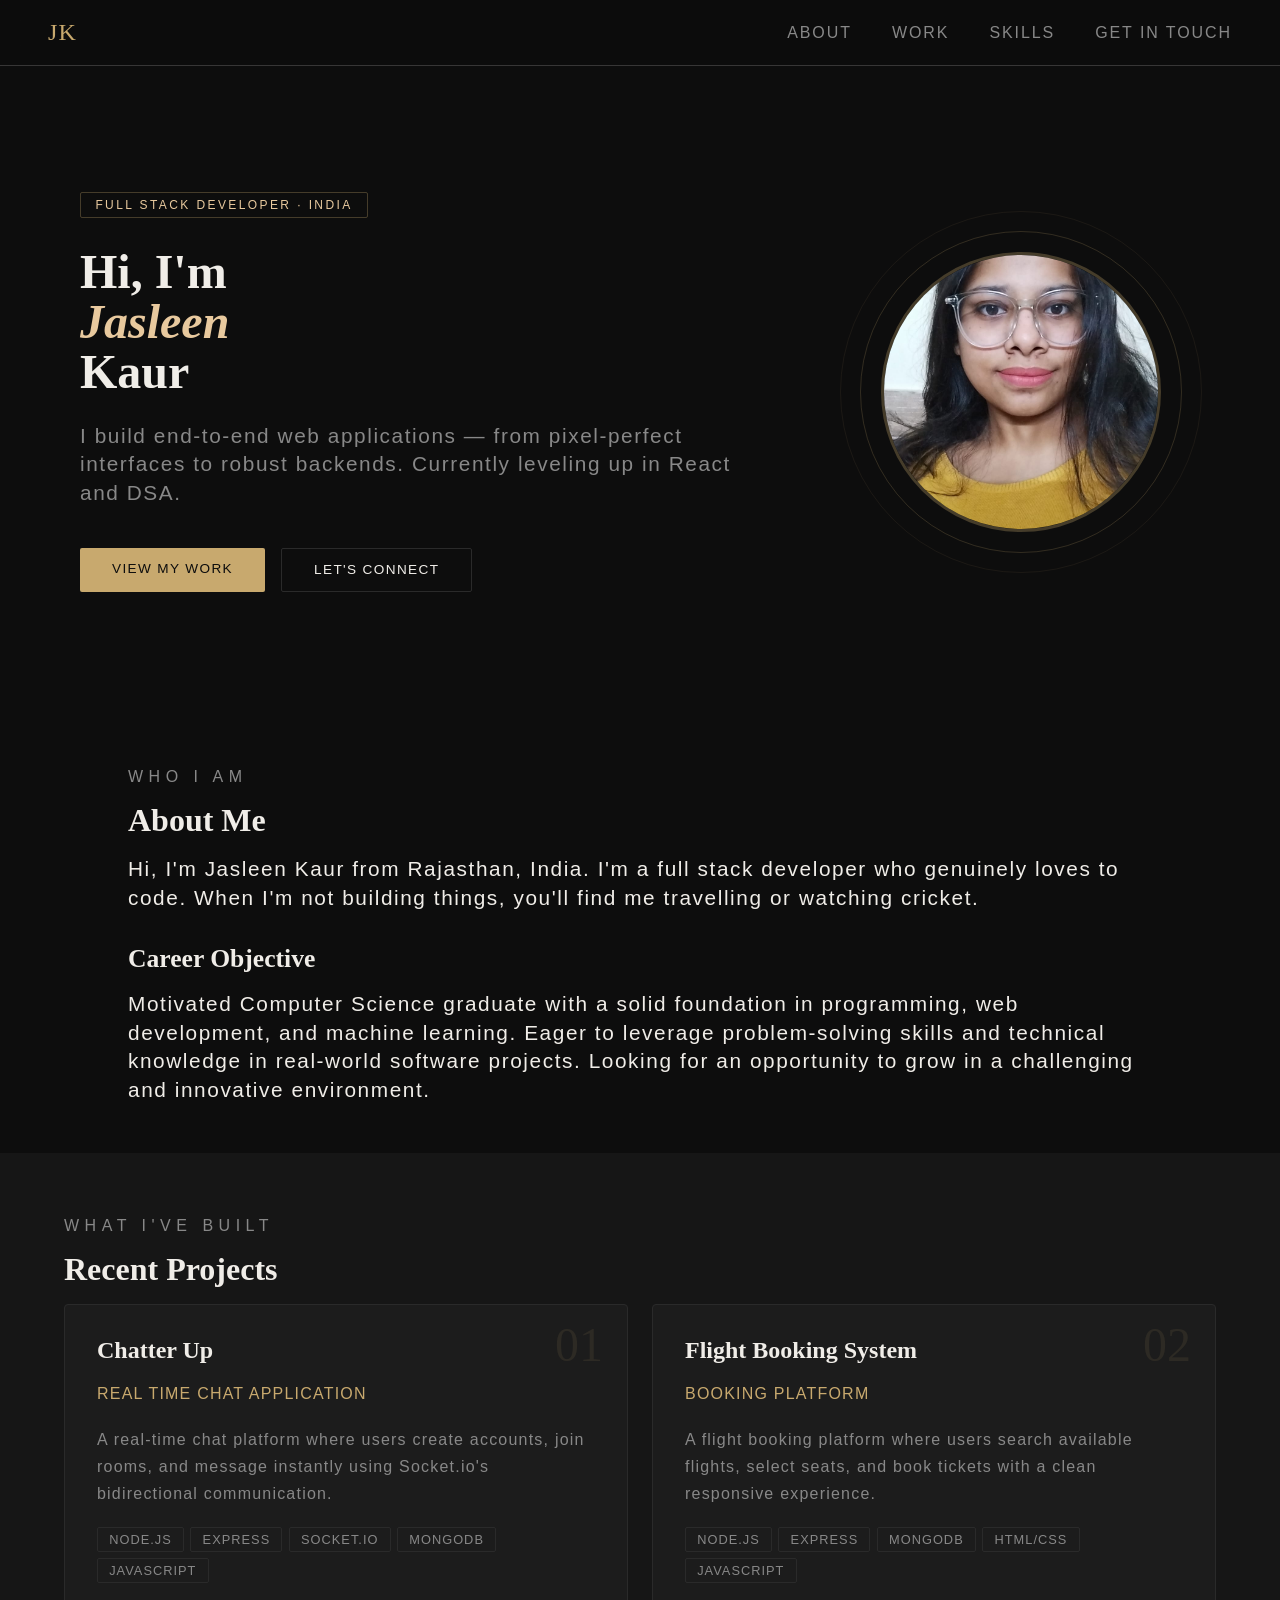
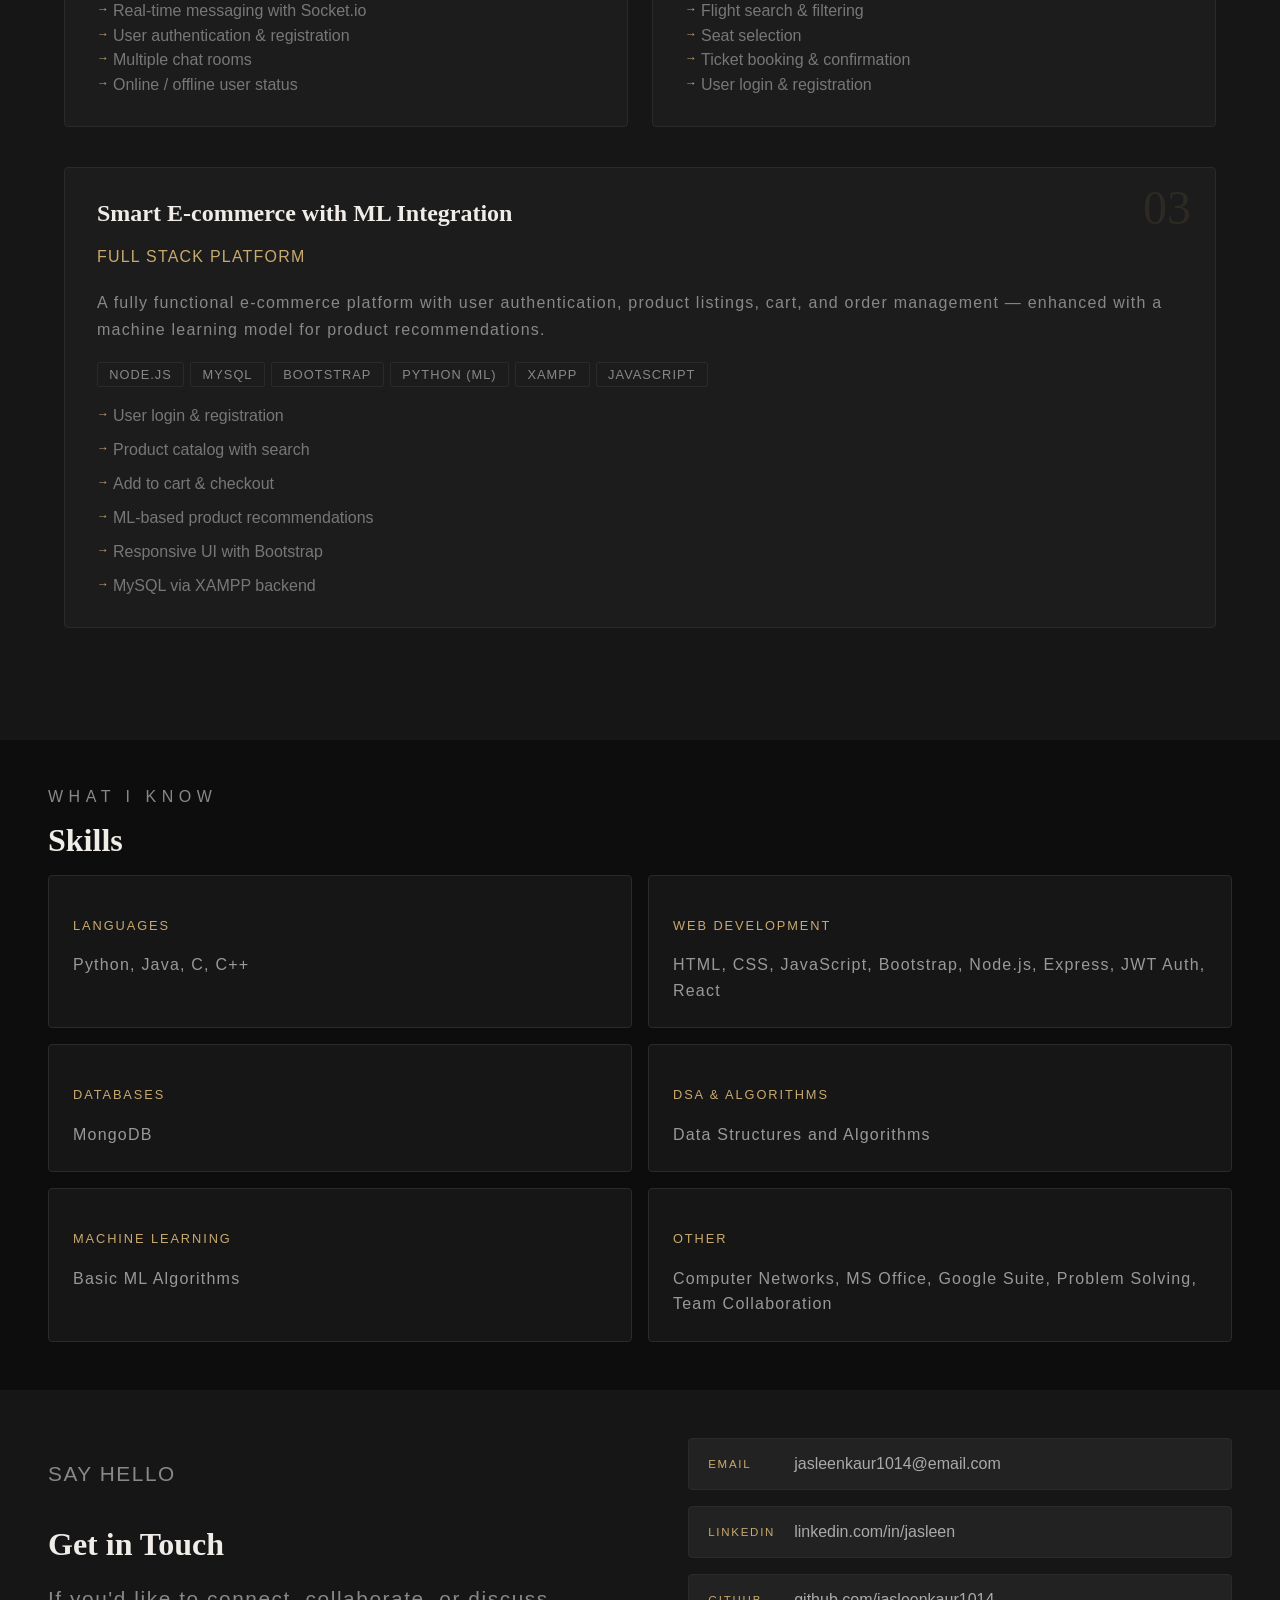
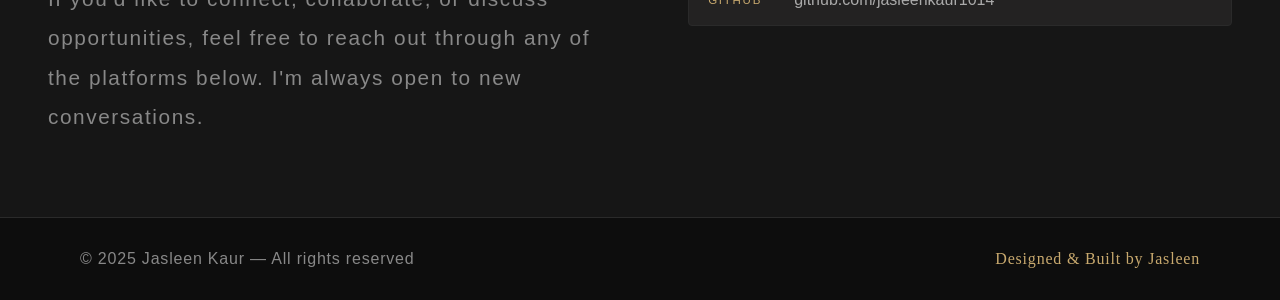
==== index.html @ 7b9bef13 "Rename HtmlCss1.html to index.html" ====
<!doctype html>
<html lang="en">
  <head>
    <meta charset="UTF-8" />
    <meta name="viewport" content="width=device-width, initial-scale=1.0" />
    <title>Personal Portfolio</title>
    <link rel="stylesheet" href="styles.css" />
  </head>
  <body>
    <nav>
      <div class="nav-logo">JK</div>
      <ul class="nav-links">
        <li><a href="#sec-2">About</a></li>
        <li><a href="#work">Work</a></li>
        <li><a href="#skills">Skills</a></li>
        <li><a href="#getInTouch" class="nav-cta">Get in Touch</a></li>
      </ul>
    </nav>

    <!-- HERO -->
    <section id="head">
      <div class="hero-text fade-in">
        <span class="hero-tag">Full Stack Developer · India</span>
        <h1>Hi, I'm<br /><em>Jasleen</em><br />Kaur</h1>
        <p>
          I build end-to-end web applications — from pixel-perfect interfaces to
          robust backends. Currently leveling up in React and DSA.
        </p>
        <div class="hero-btns">
          <a href="#work" class="btn-primary">View My Work</a>
          <a href="#getInTouch" class="btn-secondary">Let's Connect</a>
        </div>
      </div>
      <div class="hero-image fade-in">
        <img src="profile2.jpeg" alt="Jasleen Kaur" />
      </div>
    </section>

    <div class="divider"></div>

    <!-- ABOUT -->
    <section id="sec-2">
      <div class="fade-in">
        <small class="section-label">Who I Am</small>
        <h2 class="section-title" id="about">About Me</h2>
        <p>
          Hi, I'm Jasleen Kaur from Rajasthan, India. I'm a full stack developer
          who genuinely loves to code. When I'm not building things, you'll find
          me travelling or watching cricket.
        </p>

        <h2
          class="section-title"
          id="obj"
          style="font-size: 1.6rem; margin-top: 2rem"
        >
          Career Objective
        </h2>
        <p>
          Motivated Computer Science graduate with a solid foundation in
          programming, web development, and machine learning. Eager to leverage
          problem-solving skills and technical knowledge in real-world software
          projects. Looking for an opportunity to grow in a challenging and
          innovative environment.
        </p>
      </div>
    </section>

    <div class="divider"></div>

    <!-- WORK -->
    <section id="work">
      <small class="section-label">What I've Built</small>
      <h2 class="section-title">Recent Projects</h2>

      <div class="projects-grid">
        <div class="project-card fade-in">
          <div class="project-number">01</div>
          <h3>Chatter Up</h3>
          <p class="project-duration">Real Time Chat Application</p>
          <p>
            A real-time chat platform where users create accounts, join rooms,
            and message instantly using Socket.io's bidirectional communication.
          </p>
          <div class="tech-tags">
            <span class="tag">Node.js</span>
            <span class="tag">Express</span>
            <span class="tag">Socket.io</span>
            <span class="tag">MongoDB</span>
            <span class="tag">JavaScript</span>
          </div>
          <ul class="project-features">
            <li>Real-time messaging with Socket.io</li>
            <li>User authentication & registration</li>
            <li>Multiple chat rooms</li>
            <li>Online / offline user status</li>
          </ul>
        </div>

        <div class="project-card fade-in">
          <div class="project-number">02</div>
          <h3>Flight Booking System</h3>
          <p class="project-duration">Booking Platform</p>
          <p>
            A flight booking platform where users search available flights,
            select seats, and book tickets with a clean responsive experience.
          </p>
          <div class="tech-tags">
            <span class="tag">Node.js</span>
            <span class="tag">Express</span>
            <span class="tag">MongoDB</span>
            <span class="tag">HTML/CSS</span>
            <span class="tag">JavaScript</span>
          </div>
          <ul class="project-features">
            <li>Flight search & filtering</li>
            <li>Seat selection</li>
            <li>Ticket booking & confirmation</li>
            <li>User login & registration</li>
          </ul>
        </div>

        <div class="project-card fade-in" style="grid-column: 1 / -1">
          <div class="project-number">03</div>
          <h3>Smart E-commerce with ML Integration</h3>
          <p class="project-duration">Full Stack Platform</p>
          <p>
            A fully functional e-commerce platform with user authentication,
            product listings, cart, and order management — enhanced with a
            machine learning model for product recommendations.
          </p>
          <div class="tech-tags">
            <span class="tag">Node.js</span>
            <span class="tag">MySQL</span>
            <span class="tag">Bootstrap</span>
            <span class="tag">Python (ML)</span>
            <span class="tag">XAMPP</span>
            <span class="tag">JavaScript</span>
          </div>
          <ul class="project-features" style="columns: 2; gap: 1rem">
            <li>User login & registration</li>
            <li>Product catalog with search</li>
            <li>Add to cart & checkout</li>
            <li>ML-based product recommendations</li>
            <li>Responsive UI with Bootstrap</li>
            <li>MySQL via XAMPP backend</li>
          </ul>
        </div>
      </div>
    </section>

    <div class="divider"></div>

    <!-- SKILLS -->
    <section id="skills">
      <p class="section-label">What I Know</p>
      <h2 class="section-title">Skills</h2>

      <div class="skills-grid">
        <div class="skill-item fade-in">
          <p class="skill-cat">Languages</p>
          <p>Python, Java, C, C++</p>
        </div>
        <div class="skill-item fade-in">
          <p class="skill-cat">Web Development</p>
          <p>
            HTML, CSS, JavaScript, Bootstrap, Node.js, Express, JWT Auth, React
          </p>
        </div>
        <div class="skill-item fade-in">
          <p class="skill-cat">Databases</p>
          <p>MongoDB</p>
        </div>
        <div class="skill-item fade-in">
          <p class="skill-cat">DSA & Algorithms</p>
          <p>Data Structures and Algorithms</p>
        </div>
        <div class="skill-item fade-in">
          <p class="skill-cat">Machine Learning</p>
          <p>Basic ML Algorithms</p>
        </div>
        <div class="skill-item fade-in">
          <p class="skill-cat">Other</p>
          <p>
            Computer Networks, MS Office, Google Suite, Problem Solving, Team
            Collaboration
          </p>
        </div>
      </div>
    </section>

    <div class="divider"></div>

    <!-- CONTACT -->
    <section id="getInTouch">
      <div class="contact-inner">
        <div class="contact-info fade-in">
          <p class="section-label">Say Hello</p>
          <h2 class="section-title">Get in Touch</h2>
          <p>
            If you'd like to connect, collaborate, or discuss opportunities,
            feel free to reach out through any of the platforms below. I'm
            always open to new conversations.
          </p>
        </div>
        <div class="fade-in">
          <ul class="contact-links">
            <li>
              <span>Email</span>
              <a href="mailto: jasleenkaur1014@gmail.com"
                >jasleenkaur1014@email.com</a
              >
            </li>
            <li>
              <span>LinkedIn</span>
              <a href="https://www.linkedin.com/in/jasleen-kaur-3470192ab">linkedin.com/in/jasleen</a>
            </li>
            <li>
              <span>GitHub</span>
              <a href="https://github.com/jasleenkaur1014" target="_blank"
                >github.com/jasleenkaur1014</a
              >
            </li>
          </ul>
        </div>
      </div>
    </section>

    <!-- FOOTER -->
    <footer>
      <p>&copy; 2025 Jasleen Kaur — All rights reserved</p>
      <p class="footer-accent">Designed & Built by Jasleen</p>
    </footer>
  </body>
</html>
---- styles.css ----
* {
  margin: 0;
  padding: 0;
  box-sizing: border-box;
}
html {
  scroll-behavior: smooth;
}
body {
  background: #0d0d0d;
  color: #f0ede8;
  font-family: "Segoe UI", Tahoma, Geneva, Verdana, sans-serif;
  font-weight: 300;
  overflow-x: hidden;
}

/* nav */
nav {
  position: fixed;
  top: 0;
  left: 0;
  right: 0;
  z-index: 100;
  display: flex;
  justify-content: space-between;
  align-items: center;
  padding: 1.2rem 3rem;
  background: rgba(13, 13, 13, 0.85);
  backdrop-filter: blur(12px);
  border-bottom: 1px solid #373636;
}
.nav-logo {
  font-family: "Playfair Display", serif;
  font-size: 1.5rem;
  color: #c8a96e;
  letter-spacing: 0.05em;
}
.nav-links {
  display: flex;
  gap: 2.5rem;
  list-style: none;
}

.nav-links a {
  color: #888;
  text-decoration: none;
  font-size: 1rem;
  letter-spacing: 0.12em;
  text-transform: uppercase;
  transition: color 0.3s;
  font-weight: 400;
}

.nav-links a:hover {
  color: #c8a96e;
}

/* hero */
#head {
  min-height: 80vh;
  display: grid;
  grid-template-columns: 2fr 1fr;
  align-items: center;
  padding: 8rem 5rem 4rem;
  position: relative;
  gap: 3rem;
}

.hero-image {
  display: flex;
  justify-content: center;
  align-items: center;
  position: relative;
}
.hero-image::before {
  content: "";
  position: absolute;
  width: 320px;
  height: 320px;
  border: 1px solid rgba(200, 169, 110, 0.2);
  border-radius: 50%;
  animation: pulse 4s ease-in-out infinite;
}

.hero-image::after {
  content: "";
  position: absolute;
  width: 360px;
  height: 360px;
  border: 1px solid rgba(200, 169, 110, 0.08);
  border-radius: 50%;
  animation: pulse 4s ease-in-out infinite 0.5s;
}

@keyframes pulse {
  0%,
  100% {
    transform: scale(1);
    opacity: 1;
  }
  50% {
    transform: scale(1.05);
    opacity: 0.5;
  }
}

.hero-image img {
  width: 280px;
  height: 280px;
  border-radius: 50%;
  object-fit: cover;
  border: 3px solid rgba(200, 169, 110, 0.3);
  position: relative;
  z-index: 1;
}

.hero-text {
  width: 100%;
  position: relative;
  z-index: 1;
}

.hero-tag {
  display: inline-block;
  font-size: 0.75rem;
  letter-spacing: 0.2em;
  text-transform: uppercase;
  color: #e8c99e;
  border: 1px solid rgba(200, 169, 110, 0.3);
  padding: 0.3rem 0.9rem;
  border-radius: 2px;
  margin-bottom: 1.8rem;
}

.hero-text h1 {
  font-family: "Playfair Display", serif;
  font-size: 3rem;
  line-height: 1.05;
  font-weight: 700;
  margin-bottom: 1.5rem;
}

.hero-text h1 em {
  font-style: italic;
  color: #e8c99e;
}

.hero-text p {
  font-size: 1.3rem;
  color: #888;
  line-height: 1.8;
  max-width: 680px;
  margin-bottom: 2.5rem;
}

.hero-btns {
  display: flex;
  gap: 1rem;
}

.btn-primary {
  background: #c8a96e;
  color: #0d0d0d;
  padding: 0.85rem 2rem;
  border-radius: 2px;
  text-decoration: none;
  font-size: 0.85rem;
  letter-spacing: 0.1em;
  text-transform: uppercase;
  font-weight: 500;
  transition:
    background 0.3s,
    transform 0.2s;
}

.btn-primary:hover {
  background: #e8c99e;
  transform: translateY(-2px);
}

.btn-secondary {
  border: 1px solid #2a2a2a;
  color: #f0ede8;
  padding: 0.85rem 2rem;
  border-radius: 2px;
  text-decoration: none;
  font-size: 0.85rem;
  letter-spacing: 0.1em;
  text-transform: uppercase;
  transition:
    border-color 0.3s,
    transform 0.2s;
}

.btn-secondary:hover {
  border-color: #c8a96e;
  transform: translateY(-2px);
}

#sec-2 {
  max-width: 80%;
  margin: 0 auto;
  margin-top: 3rem;
}

.section-title {
  margin-top: 1rem;
  font-family: "Times New Roman", Times, serif;
  font-size: 2rem;
}
.fade-in p {
  margin-top: 1rem;
  font-size: 1.3rem;
  line-height: 2cap;
  letter-spacing: 0.11cap;
}
.section-label {
  color: #888;
  font-size: 1rem;
  font-weight: 400;
  letter-spacing: 0.5cap;
  text-transform: uppercase;
}

#work {
  margin-top: 3rem;
  background: #161616;
  padding: 4rem;
}

.projects-grid {
  display: grid;
  grid-template-columns: 1fr 1fr;
  gap: 1.5rem;
  margin-bottom: 3rem;
}

.project-card {
  background: #1c1c1c;
  border: 1px solid #2a2a2a;
  border-radius: 4px;
  padding: 2rem;
  transition:
    border-color 0.3s,
    transform 0.3s;
  position: relative;
  margin-top: 1rem;
  overflow: hidden;
}

.project-card::before {
  content: "";
  position: absolute;
  top: 0;
  left: 0;
  right: 0;
  height: 2px;
  background: linear-gradient(to right, #c8a96e, transparent);
  opacity: 0;
  transition: opacity 0.3s;
}

.project-card:hover {
  border-color: rgba(200, 169, 110, 0.3);
  transform: translateY(-4px);
}

.project-card:hover::before {
  opacity: 1;
}

.project-number {
  font-family: "Playfair Display", serif;
  font-size: 3rem;
  color: rgba(200, 169, 110, 0.1);
  position: absolute;
  top: 1rem;
  right: 1.5rem;
  line-height: 1;
}

.project-card h3 {
  font-family: "Playfair Display", serif;
  font-size: 1.5rem;
  margin-bottom: 0.5rem;
  color: #f0ede8;
}

.project-card p {
  color: #888;
  font-size: 1rem;
  line-height: 1.7;
  margin-bottom: 1.2rem;
}

.project-duration {
  font-size: 0.8rem;
  color: #c8a96e !important;
  letter-spacing: 0.1em;
  text-transform: uppercase;
  margin-bottom: 1rem;
}

.tech-tags {
  display: flex;
  flex-wrap: wrap;
  gap: 0.4rem;
  margin-bottom: 1.2rem;
}

.tag {
  font-size: 0.8rem;
  letter-spacing: 0.08em;
  padding: 0.25rem 0.7rem;
  border: 1px solid #2a2a2a;
  border-radius: 2px;
  color: #888;
  text-transform: uppercase;
}

.project-features {
  list-style: none;
  display: flex;
  flex-direction: column;
  gap: 0.4rem;
}

.project-features li {
  font-size: 1rem;
  color: #777;
  padding-left: 1rem;
  position: relative;
}

.project-features li::before {
  content: "→";
  position: absolute;
  left: 0;
  color: #c8a96e;
  font-size: 0.75rem;
}

/* ── SKILLS ── */

#skills {
  padding: 3rem;
}

.skills-grid {
  display: grid;
  margin-top: 1rem;
  grid-template-columns: repeat(2, 1fr);
  gap: 1rem;
}

.skill-item {
  background: #161616;
  border: 1px solid #2a2a2a;
  border-radius: 4px;
  padding: 1.5rem;
  transition: border-color 0.3s;
}

.skill-item:hover {
  border-color: rgba(200, 169, 110, 0.3);
}

.skill-item .skill-cat {
  font-size: 0.8em;
  letter-spacing: 0.15em;
  text-transform: uppercase;
  color: #c8a96e;
  margin-bottom: 0.6rem;
}

.skill-item p {
  color: #999;
  font-size: 1rem;
  line-height: 1.6;
}

/* ── CONTACT ── */
#getInTouch {
  background: #161616;
  padding: 3rem;
}

.contact-inner {
  display: grid;
  grid-template-columns: 1fr 1fr;
  gap: 6rem;
  align-items: start;
}

.contact-info p {
  color: #888;
  line-height: 1.9;
  margin-bottom: 2rem;
}

.contact-links {
  list-style: none;
  display: flex;
  flex-direction: column;
  gap: 1rem;
}

.contact-links li {
  display: flex;
  align-items: center;
  gap: 1rem;
  padding: 1rem 1.2rem;
  background: #232222;
  border: 1px solid #2a2a2a;
  border-radius: 4px;
  transition: border-color 0.3s;
}

.contact-links li:hover {
  border-color: rgba(200, 169, 110, 0.3);
}

.contact-links span {
  font-size: 0.72rem;
  letter-spacing: 0.15em;
  text-transform: uppercase;
  color: #c8a96e;
  min-width: 70px;
}

.contact-links a,
.contact-links p {
  color: #aaa;
  text-decoration: none;
  font-size: 1rem;
  transition: color 0.3s;
  margin: 0;
}

.contact-links a:hover {
  color: #c8a96e;
}

/* ── FOOTER ── */
footer {
  padding: 2rem 5rem;
  display: flex;
  justify-content: space-between;
  align-items: center;
  border-top: 1px solid #2a2a2a;
}

footer p {
  color: #888;
  font-size: 1rem;
  letter-spacing: 0.05em;
}

.footer-accent {
  font-family: "Playfair Display", serif;
  color: #c8a96e;
  font-size: 1rem;
}

@media (max-width: 742px) {
  .screenshots {
    grid-template-columns: 1fr;
  }
  #head {
    grid-template-columns: 1fr;
    padding: 7rem 2rem 4rem;
    text-align: center;
  }
  .hero-btns {
    justify-content: center;
  }

  #sec-2 {
    grid-template-columns: 1fr;
    gap: 2rem;
    padding: 4rem 2rem;
  }
  .about-image {
    display: none;
  }
  #work {
    padding: 4rem 2rem;
  }
  .projects-grid {
    grid-template-columns: 1fr;
  }
  .screenshots {
    grid-template-columns: 1fr 1fr;
  }
  #skills {
    padding: 4rem 2rem;
  }
  .skills-grid {
    grid-template-columns: 1fr;
  }
  #getInTouch {
    padding: 4rem 2rem;
  }
  .contact-inner {
    grid-template-columns: 1fr;
    gap: 2rem;
  }
  footer {
    flex-direction: column;
    gap: 0.5rem;
    text-align: center;
    padding: 2rem;
  }
  section {
    padding: 4rem 2rem;
  }
}

@media (max-width: 550px) {
  .nav-links {
    display: none;
  }
}
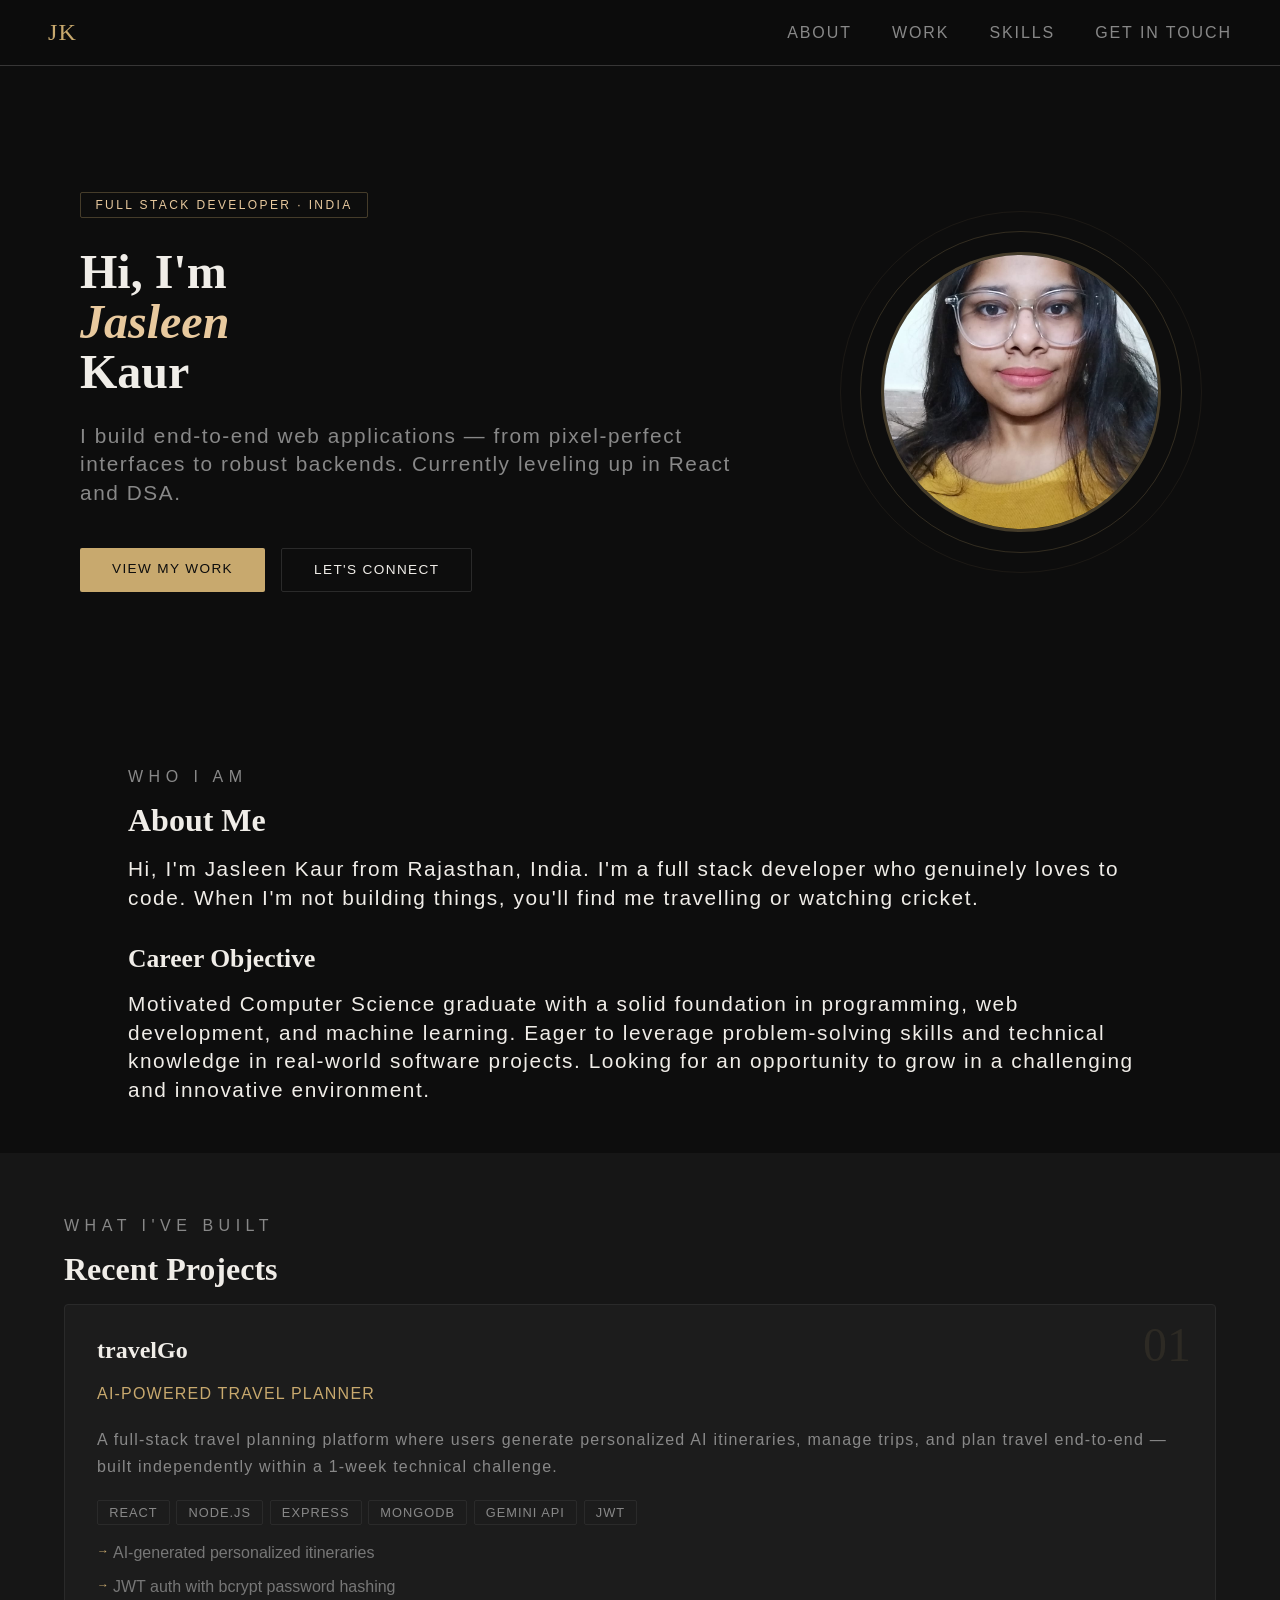
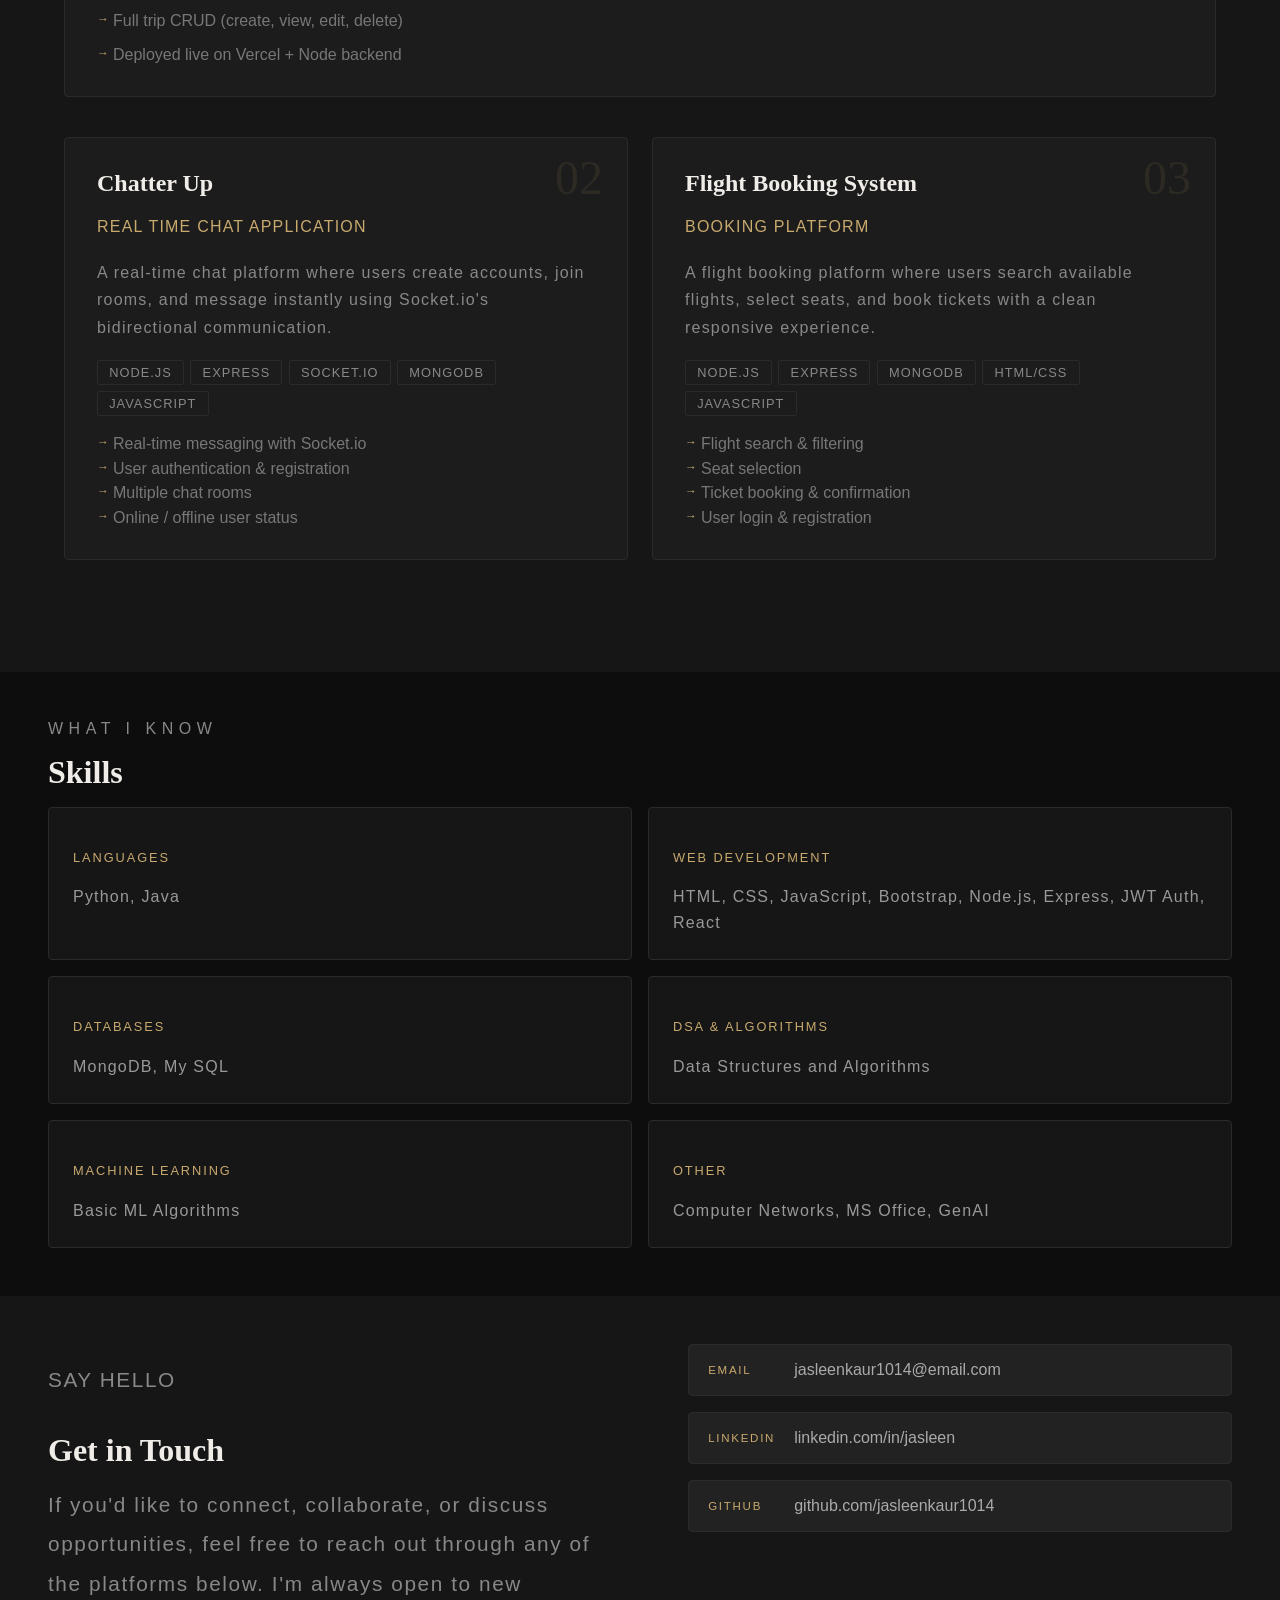
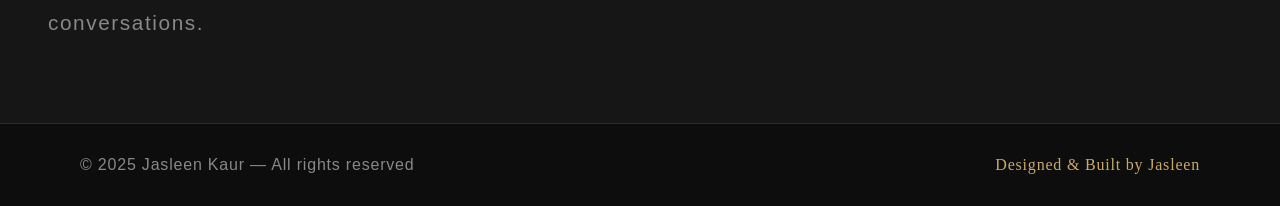
==== commit c2ffbe55: "updated projects and skills section" ====
--- a/index.html
+++ b/index.html
@@ -1,235 +1,233 @@
-<!doctype html>
-<html lang="en">
-  <head>
-    <meta charset="UTF-8" />
-    <meta name="viewport" content="width=device-width, initial-scale=1.0" />
-    <title>Personal Portfolio</title>
-    <link rel="stylesheet" href="styles.css" />
-  </head>
-  <body>
-    <nav>
-      <div class="nav-logo">JK</div>
-      <ul class="nav-links">
-        <li><a href="#sec-2">About</a></li>
-        <li><a href="#work">Work</a></li>
-        <li><a href="#skills">Skills</a></li>
-        <li><a href="#getInTouch" class="nav-cta">Get in Touch</a></li>
-      </ul>
-    </nav>
-
-    <!-- HERO -->
-    <section id="head">
-      <div class="hero-text fade-in">
-        <span class="hero-tag">Full Stack Developer · India</span>
-        <h1>Hi, I'm<br /><em>Jasleen</em><br />Kaur</h1>
-        <p>
-          I build end-to-end web applications — from pixel-perfect interfaces to
-          robust backends. Currently leveling up in React and DSA.
-        </p>
-        <div class="hero-btns">
-          <a href="#work" class="btn-primary">View My Work</a>
-          <a href="#getInTouch" class="btn-secondary">Let's Connect</a>
-        </div>
-      </div>
-      <div class="hero-image fade-in">
-        <img src="profile2.jpeg" alt="Jasleen Kaur" />
-      </div>
-    </section>
-
-    <div class="divider"></div>
-
-    <!-- ABOUT -->
-    <section id="sec-2">
-      <div class="fade-in">
-        <small class="section-label">Who I Am</small>
-        <h2 class="section-title" id="about">About Me</h2>
-        <p>
-          Hi, I'm Jasleen Kaur from Rajasthan, India. I'm a full stack developer
-          who genuinely loves to code. When I'm not building things, you'll find
-          me travelling or watching cricket.
-        </p>
-
-        <h2
-          class="section-title"
-          id="obj"
-          style="font-size: 1.6rem; margin-top: 2rem"
-        >
-          Career Objective
-        </h2>
-        <p>
-          Motivated Computer Science graduate with a solid foundation in
-          programming, web development, and machine learning. Eager to leverage
-          problem-solving skills and technical knowledge in real-world software
-          projects. Looking for an opportunity to grow in a challenging and
-          innovative environment.
-        </p>
-      </div>
-    </section>
-
-    <div class="divider"></div>
-
-    <!-- WORK -->
-    <section id="work">
-      <small class="section-label">What I've Built</small>
-      <h2 class="section-title">Recent Projects</h2>
-
-      <div class="projects-grid">
-        <div class="project-card fade-in">
-          <div class="project-number">01</div>
-          <h3>Chatter Up</h3>
-          <p class="project-duration">Real Time Chat Application</p>
-          <p>
-            A real-time chat platform where users create accounts, join rooms,
-            and message instantly using Socket.io's bidirectional communication.
-          </p>
-          <div class="tech-tags">
-            <span class="tag">Node.js</span>
-            <span class="tag">Express</span>
-            <span class="tag">Socket.io</span>
-            <span class="tag">MongoDB</span>
-            <span class="tag">JavaScript</span>
-          </div>
-          <ul class="project-features">
-            <li>Real-time messaging with Socket.io</li>
-            <li>User authentication & registration</li>
-            <li>Multiple chat rooms</li>
-            <li>Online / offline user status</li>
-          </ul>
-        </div>
-
-        <div class="project-card fade-in">
-          <div class="project-number">02</div>
-          <h3>Flight Booking System</h3>
-          <p class="project-duration">Booking Platform</p>
-          <p>
-            A flight booking platform where users search available flights,
-            select seats, and book tickets with a clean responsive experience.
-          </p>
-          <div class="tech-tags">
-            <span class="tag">Node.js</span>
-            <span class="tag">Express</span>
-            <span class="tag">MongoDB</span>
-            <span class="tag">HTML/CSS</span>
-            <span class="tag">JavaScript</span>
-          </div>
-          <ul class="project-features">
-            <li>Flight search & filtering</li>
-            <li>Seat selection</li>
-            <li>Ticket booking & confirmation</li>
-            <li>User login & registration</li>
-          </ul>
-        </div>
-
-        <div class="project-card fade-in" style="grid-column: 1 / -1">
-          <div class="project-number">03</div>
-          <h3>Smart E-commerce with ML Integration</h3>
-          <p class="project-duration">Full Stack Platform</p>
-          <p>
-            A fully functional e-commerce platform with user authentication,
-            product listings, cart, and order management — enhanced with a
-            machine learning model for product recommendations.
-          </p>
-          <div class="tech-tags">
-            <span class="tag">Node.js</span>
-            <span class="tag">MySQL</span>
-            <span class="tag">Bootstrap</span>
-            <span class="tag">Python (ML)</span>
-            <span class="tag">XAMPP</span>
-            <span class="tag">JavaScript</span>
-          </div>
-          <ul class="project-features" style="columns: 2; gap: 1rem">
-            <li>User login & registration</li>
-            <li>Product catalog with search</li>
-            <li>Add to cart & checkout</li>
-            <li>ML-based product recommendations</li>
-            <li>Responsive UI with Bootstrap</li>
-            <li>MySQL via XAMPP backend</li>
-          </ul>
-        </div>
-      </div>
-    </section>
-
-    <div class="divider"></div>
-
-    <!-- SKILLS -->
-    <section id="skills">
-      <p class="section-label">What I Know</p>
-      <h2 class="section-title">Skills</h2>
-
-      <div class="skills-grid">
-        <div class="skill-item fade-in">
-          <p class="skill-cat">Languages</p>
-          <p>Python, Java, C, C++</p>
-        </div>
-        <div class="skill-item fade-in">
-          <p class="skill-cat">Web Development</p>
-          <p>
-            HTML, CSS, JavaScript, Bootstrap, Node.js, Express, JWT Auth, React
-          </p>
-        </div>
-        <div class="skill-item fade-in">
-          <p class="skill-cat">Databases</p>
-          <p>MongoDB</p>
-        </div>
-        <div class="skill-item fade-in">
-          <p class="skill-cat">DSA & Algorithms</p>
-          <p>Data Structures and Algorithms</p>
-        </div>
-        <div class="skill-item fade-in">
-          <p class="skill-cat">Machine Learning</p>
-          <p>Basic ML Algorithms</p>
-        </div>
-        <div class="skill-item fade-in">
-          <p class="skill-cat">Other</p>
-          <p>
-            Computer Networks, MS Office, Google Suite, Problem Solving, Team
-            Collaboration
-          </p>
-        </div>
-      </div>
-    </section>
-
-    <div class="divider"></div>
-
-    <!-- CONTACT -->
-    <section id="getInTouch">
-      <div class="contact-inner">
-        <div class="contact-info fade-in">
-          <p class="section-label">Say Hello</p>
-          <h2 class="section-title">Get in Touch</h2>
-          <p>
-            If you'd like to connect, collaborate, or discuss opportunities,
-            feel free to reach out through any of the platforms below. I'm
-            always open to new conversations.
-          </p>
-        </div>
-        <div class="fade-in">
-          <ul class="contact-links">
-            <li>
-              <span>Email</span>
-              <a href="mailto: jasleenkaur1014@gmail.com"
-                >jasleenkaur1014@email.com</a
-              >
-            </li>
-            <li>
-              <span>LinkedIn</span>
-              <a href="https://www.linkedin.com/in/jasleen-kaur-3470192ab">linkedin.com/in/jasleen</a>
-            </li>
-            <li>
-              <span>GitHub</span>
-              <a href="https://github.com/jasleenkaur1014" target="_blank"
-                >github.com/jasleenkaur1014</a
-              >
-            </li>
-          </ul>
-        </div>
-      </div>
-    </section>
-
-    <!-- FOOTER -->
-    <footer>
-      <p>&copy; 2025 Jasleen Kaur — All rights reserved</p>
-      <p class="footer-accent">Designed & Built by Jasleen</p>
-    </footer>
-  </body>
-</html>
+<!doctype html>
+<html lang="en">
+  <head>
+    <meta charset="UTF-8" />
+    <meta name="viewport" content="width=device-width, initial-scale=1.0" />
+    <title>Personal Portfolio</title>
+    <link rel="stylesheet" href="styles.css" />
+  </head>
+  <body>
+    <nav>
+      <div class="nav-logo">JK</div>
+      <ul class="nav-links">
+        <li><a href="#sec-2">About</a></li>
+        <li><a href="#work">Work</a></li>
+        <li><a href="#skills">Skills</a></li>
+        <li><a href="#getInTouch" class="nav-cta">Get in Touch</a></li>
+      </ul>
+    </nav>
+
+    <!-- HERO -->
+    <section id="head">
+      <div class="hero-text fade-in">
+        <span class="hero-tag">Full Stack Developer · India</span>
+        <h1>Hi, I'm<br /><em>Jasleen</em><br />Kaur</h1>
+        <p>
+          I build end-to-end web applications — from pixel-perfect interfaces to
+          robust backends. Currently leveling up in React and DSA.
+        </p>
+        <div class="hero-btns">
+          <a href="#work" class="btn-primary">View My Work</a>
+          <a href="#getInTouch" class="btn-secondary">Let's Connect</a>
+        </div>
+      </div>
+      <div class="hero-image fade-in">
+        <img src="profile2.jpeg" alt="Jasleen Kaur" />
+      </div>
+    </section>
+
+    <div class="divider"></div>
+
+    <!-- ABOUT -->
+    <section id="sec-2">
+      <div class="fade-in">
+        <small class="section-label">Who I Am</small>
+        <h2 class="section-title" id="about">About Me</h2>
+        <p>
+          Hi, I'm Jasleen Kaur from Rajasthan, India. I'm a full stack developer
+          who genuinely loves to code. When I'm not building things, you'll find
+          me travelling or watching cricket.
+        </p>
+
+        <h2
+          class="section-title"
+          id="obj"
+          style="font-size: 1.6rem; margin-top: 2rem"
+        >
+          Career Objective
+        </h2>
+        <p>
+          Motivated Computer Science graduate with a solid foundation in
+          programming, web development, and machine learning. Eager to leverage
+          problem-solving skills and technical knowledge in real-world software
+          projects. Looking for an opportunity to grow in a challenging and
+          innovative environment.
+        </p>
+      </div>
+    </section>
+
+    <div class="divider"></div>
+
+    <!-- WORK -->
+    <section id="work">
+      <small class="section-label">What I've Built</small>
+      <h2 class="section-title">Recent Projects</h2>
+
+      <div class="projects-grid">
+        <div class="project-card fade-in" style="grid-column: 1 / -1">
+          <div class="project-number">01</div>
+          <h3>travelGo</h3>
+          <p class="project-duration">AI-Powered Travel Planner</p>
+          <p>
+            A full-stack travel planning platform where users generate
+            personalized AI itineraries, manage trips, and plan travel
+            end-to-end — built independently within a 1-week technical
+            challenge.
+          </p>
+          <div class="tech-tags">
+            <span class="tag">React</span>
+            <span class="tag">Node.js</span>
+            <span class="tag">Express</span>
+            <span class="tag">MongoDB</span>
+            <span class="tag">Gemini API</span>
+            <span class="tag">JWT</span>
+          </div>
+          <ul class="project-features" style="columns: 2; gap: 1rem">
+            <li>AI-generated personalized itineraries</li>
+            <li>JWT auth with bcrypt password hashing</li>
+            <li>Full trip CRUD (create, view, edit, delete)</li>
+            <li>Deployed live on Vercel + Node backend</li>
+          </ul>
+        </div>
+
+        <div class="project-card fade-in">
+          <div class="project-number">02</div>
+          <h3>Chatter Up</h3>
+          <p class="project-duration">Real Time Chat Application</p>
+          <p>
+            A real-time chat platform where users create accounts, join rooms,
+            and message instantly using Socket.io's bidirectional communication.
+          </p>
+          <div class="tech-tags">
+            <span class="tag">Node.js</span>
+            <span class="tag">Express</span>
+            <span class="tag">Socket.io</span>
+            <span class="tag">MongoDB</span>
+            <span class="tag">JavaScript</span>
+          </div>
+          <ul class="project-features">
+            <li>Real-time messaging with Socket.io</li>
+            <li>User authentication & registration</li>
+            <li>Multiple chat rooms</li>
+            <li>Online / offline user status</li>
+          </ul>
+        </div>
+
+        <div class="project-card fade-in">
+          <div class="project-number">03</div>
+          <h3>Flight Booking System</h3>
+          <p class="project-duration">Booking Platform</p>
+          <p>
+            A flight booking platform where users search available flights,
+            select seats, and book tickets with a clean responsive experience.
+          </p>
+          <div class="tech-tags">
+            <span class="tag">Node.js</span>
+            <span class="tag">Express</span>
+            <span class="tag">MongoDB</span>
+            <span class="tag">HTML/CSS</span>
+            <span class="tag">JavaScript</span>
+          </div>
+          <ul class="project-features">
+            <li>Flight search & filtering</li>
+            <li>Seat selection</li>
+            <li>Ticket booking & confirmation</li>
+            <li>User login & registration</li>
+          </ul>
+        </div>
+      </div>
+    </section>
+
+    <div class="divider"></div>
+
+    <!-- SKILLS -->
+    <section id="skills">
+      <p class="section-label">What I Know</p>
+      <h2 class="section-title">Skills</h2>
+
+      <div class="skills-grid">
+        <div class="skill-item fade-in">
+          <p class="skill-cat">Languages</p>
+          <p>Python, Java</p>
+        </div>
+        <div class="skill-item fade-in">
+          <p class="skill-cat">Web Development</p>
+          <p>
+            HTML, CSS, JavaScript, Bootstrap, Node.js, Express, JWT Auth, React
+          </p>
+        </div>
+        <div class="skill-item fade-in">
+          <p class="skill-cat">Databases</p>
+          <p>MongoDB, My SQL</p>
+        </div>
+        <div class="skill-item fade-in">
+          <p class="skill-cat">DSA & Algorithms</p>
+          <p>Data Structures and Algorithms</p>
+        </div>
+        <div class="skill-item fade-in">
+          <p class="skill-cat">Machine Learning</p>
+          <p>Basic ML Algorithms</p>
+        </div>
+        <div class="skill-item fade-in">
+          <p class="skill-cat">Other</p>
+          <p>Computer Networks, MS Office, GenAI</p>
+        </div>
+      </div>
+    </section>
+
+    <div class="divider"></div>
+
+    <!-- CONTACT -->
+    <section id="getInTouch">
+      <div class="contact-inner">
+        <div class="contact-info fade-in">
+          <p class="section-label">Say Hello</p>
+          <h2 class="section-title">Get in Touch</h2>
+          <p>
+            If you'd like to connect, collaborate, or discuss opportunities,
+            feel free to reach out through any of the platforms below. I'm
+            always open to new conversations.
+          </p>
+        </div>
+        <div class="fade-in">
+          <ul class="contact-links">
+            <li>
+              <span>Email</span>
+              <a href="mailto: jasleenkaur1014@gmail.com"
+                >jasleenkaur1014@email.com</a
+              >
+            </li>
+            <li>
+              <span>LinkedIn</span>
+              <a href="https://www.linkedin.com/in/jasleen-kaur-3470192ab"
+                >linkedin.com/in/jasleen</a
+              >
+            </li>
+            <li>
+              <span>GitHub</span>
+              <a href="https://github.com/jasleenkaur1014" target="_blank"
+                >github.com/jasleenkaur1014</a
+              >
+            </li>
+          </ul>
+        </div>
+      </div>
+    </section>
+
+    <!-- FOOTER -->
+    <footer>
+      <p>&copy; 2025 Jasleen Kaur — All rights reserved</p>
+      <p class="footer-accent">Designed & Built by Jasleen</p>
+    </footer>
+  </body>
+</html>
--- a/styles.css
+++ b/styles.css
@@ -1,523 +1,523 @@
-* {
-  margin: 0;
-  padding: 0;
-  box-sizing: border-box;
-}
-html {
-  scroll-behavior: smooth;
-}
-body {
-  background: #0d0d0d;
-  color: #f0ede8;
-  font-family: "Segoe UI", Tahoma, Geneva, Verdana, sans-serif;
-  font-weight: 300;
-  overflow-x: hidden;
-}
-
-/* nav */
-nav {
-  position: fixed;
-  top: 0;
-  left: 0;
-  right: 0;
-  z-index: 100;
-  display: flex;
-  justify-content: space-between;
-  align-items: center;
-  padding: 1.2rem 3rem;
-  background: rgba(13, 13, 13, 0.85);
-  backdrop-filter: blur(12px);
-  border-bottom: 1px solid #373636;
-}
-.nav-logo {
-  font-family: "Playfair Display", serif;
-  font-size: 1.5rem;
-  color: #c8a96e;
-  letter-spacing: 0.05em;
-}
-.nav-links {
-  display: flex;
-  gap: 2.5rem;
-  list-style: none;
-}
-
-.nav-links a {
-  color: #888;
-  text-decoration: none;
-  font-size: 1rem;
-  letter-spacing: 0.12em;
-  text-transform: uppercase;
-  transition: color 0.3s;
-  font-weight: 400;
-}
-
-.nav-links a:hover {
-  color: #c8a96e;
-}
-
-/* hero */
-#head {
-  min-height: 80vh;
-  display: grid;
-  grid-template-columns: 2fr 1fr;
-  align-items: center;
-  padding: 8rem 5rem 4rem;
-  position: relative;
-  gap: 3rem;
-}
-
-.hero-image {
-  display: flex;
-  justify-content: center;
-  align-items: center;
-  position: relative;
-}
-.hero-image::before {
-  content: "";
-  position: absolute;
-  width: 320px;
-  height: 320px;
-  border: 1px solid rgba(200, 169, 110, 0.2);
-  border-radius: 50%;
-  animation: pulse 4s ease-in-out infinite;
-}
-
-.hero-image::after {
-  content: "";
-  position: absolute;
-  width: 360px;
-  height: 360px;
-  border: 1px solid rgba(200, 169, 110, 0.08);
-  border-radius: 50%;
-  animation: pulse 4s ease-in-out infinite 0.5s;
-}
-
-@keyframes pulse {
-  0%,
-  100% {
-    transform: scale(1);
-    opacity: 1;
-  }
-  50% {
-    transform: scale(1.05);
-    opacity: 0.5;
-  }
-}
-
-.hero-image img {
-  width: 280px;
-  height: 280px;
-  border-radius: 50%;
-  object-fit: cover;
-  border: 3px solid rgba(200, 169, 110, 0.3);
-  position: relative;
-  z-index: 1;
-}
-
-.hero-text {
-  width: 100%;
-  position: relative;
-  z-index: 1;
-}
-
-.hero-tag {
-  display: inline-block;
-  font-size: 0.75rem;
-  letter-spacing: 0.2em;
-  text-transform: uppercase;
-  color: #e8c99e;
-  border: 1px solid rgba(200, 169, 110, 0.3);
-  padding: 0.3rem 0.9rem;
-  border-radius: 2px;
-  margin-bottom: 1.8rem;
-}
-
-.hero-text h1 {
-  font-family: "Playfair Display", serif;
-  font-size: 3rem;
-  line-height: 1.05;
-  font-weight: 700;
-  margin-bottom: 1.5rem;
-}
-
-.hero-text h1 em {
-  font-style: italic;
-  color: #e8c99e;
-}
-
-.hero-text p {
-  font-size: 1.3rem;
-  color: #888;
-  line-height: 1.8;
-  max-width: 680px;
-  margin-bottom: 2.5rem;
-}
-
-.hero-btns {
-  display: flex;
-  gap: 1rem;
-}
-
-.btn-primary {
-  background: #c8a96e;
-  color: #0d0d0d;
-  padding: 0.85rem 2rem;
-  border-radius: 2px;
-  text-decoration: none;
-  font-size: 0.85rem;
-  letter-spacing: 0.1em;
-  text-transform: uppercase;
-  font-weight: 500;
-  transition:
-    background 0.3s,
-    transform 0.2s;
-}
-
-.btn-primary:hover {
-  background: #e8c99e;
-  transform: translateY(-2px);
-}
-
-.btn-secondary {
-  border: 1px solid #2a2a2a;
-  color: #f0ede8;
-  padding: 0.85rem 2rem;
-  border-radius: 2px;
-  text-decoration: none;
-  font-size: 0.85rem;
-  letter-spacing: 0.1em;
-  text-transform: uppercase;
-  transition:
-    border-color 0.3s,
-    transform 0.2s;
-}
-
-.btn-secondary:hover {
-  border-color: #c8a96e;
-  transform: translateY(-2px);
-}
-
-#sec-2 {
-  max-width: 80%;
-  margin: 0 auto;
-  margin-top: 3rem;
-}
-
-.section-title {
-  margin-top: 1rem;
-  font-family: "Times New Roman", Times, serif;
-  font-size: 2rem;
-}
-.fade-in p {
-  margin-top: 1rem;
-  font-size: 1.3rem;
-  line-height: 2cap;
-  letter-spacing: 0.11cap;
-}
-.section-label {
-  color: #888;
-  font-size: 1rem;
-  font-weight: 400;
-  letter-spacing: 0.5cap;
-  text-transform: uppercase;
-}
-
-#work {
-  margin-top: 3rem;
-  background: #161616;
-  padding: 4rem;
-}
-
-.projects-grid {
-  display: grid;
-  grid-template-columns: 1fr 1fr;
-  gap: 1.5rem;
-  margin-bottom: 3rem;
-}
-
-.project-card {
-  background: #1c1c1c;
-  border: 1px solid #2a2a2a;
-  border-radius: 4px;
-  padding: 2rem;
-  transition:
-    border-color 0.3s,
-    transform 0.3s;
-  position: relative;
-  margin-top: 1rem;
-  overflow: hidden;
-}
-
-.project-card::before {
-  content: "";
-  position: absolute;
-  top: 0;
-  left: 0;
-  right: 0;
-  height: 2px;
-  background: linear-gradient(to right, #c8a96e, transparent);
-  opacity: 0;
-  transition: opacity 0.3s;
-}
-
-.project-card:hover {
-  border-color: rgba(200, 169, 110, 0.3);
-  transform: translateY(-4px);
-}
-
-.project-card:hover::before {
-  opacity: 1;
-}
-
-.project-number {
-  font-family: "Playfair Display", serif;
-  font-size: 3rem;
-  color: rgba(200, 169, 110, 0.1);
-  position: absolute;
-  top: 1rem;
-  right: 1.5rem;
-  line-height: 1;
-}
-
-.project-card h3 {
-  font-family: "Playfair Display", serif;
-  font-size: 1.5rem;
-  margin-bottom: 0.5rem;
-  color: #f0ede8;
-}
-
-.project-card p {
-  color: #888;
-  font-size: 1rem;
-  line-height: 1.7;
-  margin-bottom: 1.2rem;
-}
-
-.project-duration {
-  font-size: 0.8rem;
-  color: #c8a96e !important;
-  letter-spacing: 0.1em;
-  text-transform: uppercase;
-  margin-bottom: 1rem;
-}
-
-.tech-tags {
-  display: flex;
-  flex-wrap: wrap;
-  gap: 0.4rem;
-  margin-bottom: 1.2rem;
-}
-
-.tag {
-  font-size: 0.8rem;
-  letter-spacing: 0.08em;
-  padding: 0.25rem 0.7rem;
-  border: 1px solid #2a2a2a;
-  border-radius: 2px;
-  color: #888;
-  text-transform: uppercase;
-}
-
-.project-features {
-  list-style: none;
-  display: flex;
-  flex-direction: column;
-  gap: 0.4rem;
-}
-
-.project-features li {
-  font-size: 1rem;
-  color: #777;
-  padding-left: 1rem;
-  position: relative;
-}
-
-.project-features li::before {
-  content: "→";
-  position: absolute;
-  left: 0;
-  color: #c8a96e;
-  font-size: 0.75rem;
-}
-
-/* ── SKILLS ── */
-
-#skills {
-  padding: 3rem;
-}
-
-.skills-grid {
-  display: grid;
-  margin-top: 1rem;
-  grid-template-columns: repeat(2, 1fr);
-  gap: 1rem;
-}
-
-.skill-item {
-  background: #161616;
-  border: 1px solid #2a2a2a;
-  border-radius: 4px;
-  padding: 1.5rem;
-  transition: border-color 0.3s;
-}
-
-.skill-item:hover {
-  border-color: rgba(200, 169, 110, 0.3);
-}
-
-.skill-item .skill-cat {
-  font-size: 0.8em;
-  letter-spacing: 0.15em;
-  text-transform: uppercase;
-  color: #c8a96e;
-  margin-bottom: 0.6rem;
-}
-
-.skill-item p {
-  color: #999;
-  font-size: 1rem;
-  line-height: 1.6;
-}
-
-/* ── CONTACT ── */
-#getInTouch {
-  background: #161616;
-  padding: 3rem;
-}
-
-.contact-inner {
-  display: grid;
-  grid-template-columns: 1fr 1fr;
-  gap: 6rem;
-  align-items: start;
-}
-
-.contact-info p {
-  color: #888;
-  line-height: 1.9;
-  margin-bottom: 2rem;
-}
-
-.contact-links {
-  list-style: none;
-  display: flex;
-  flex-direction: column;
-  gap: 1rem;
-}
-
-.contact-links li {
-  display: flex;
-  align-items: center;
-  gap: 1rem;
-  padding: 1rem 1.2rem;
-  background: #232222;
-  border: 1px solid #2a2a2a;
-  border-radius: 4px;
-  transition: border-color 0.3s;
-}
-
-.contact-links li:hover {
-  border-color: rgba(200, 169, 110, 0.3);
-}
-
-.contact-links span {
-  font-size: 0.72rem;
-  letter-spacing: 0.15em;
-  text-transform: uppercase;
-  color: #c8a96e;
-  min-width: 70px;
-}
-
-.contact-links a,
-.contact-links p {
-  color: #aaa;
-  text-decoration: none;
-  font-size: 1rem;
-  transition: color 0.3s;
-  margin: 0;
-}
-
-.contact-links a:hover {
-  color: #c8a96e;
-}
-
-/* ── FOOTER ── */
-footer {
-  padding: 2rem 5rem;
-  display: flex;
-  justify-content: space-between;
-  align-items: center;
-  border-top: 1px solid #2a2a2a;
-}
-
-footer p {
-  color: #888;
-  font-size: 1rem;
-  letter-spacing: 0.05em;
-}
-
-.footer-accent {
-  font-family: "Playfair Display", serif;
-  color: #c8a96e;
-  font-size: 1rem;
-}
-
-@media (max-width: 742px) {
-  .screenshots {
-    grid-template-columns: 1fr;
-  }
-  #head {
-    grid-template-columns: 1fr;
-    padding: 7rem 2rem 4rem;
-    text-align: center;
-  }
-  .hero-btns {
-    justify-content: center;
-  }
-
-  #sec-2 {
-    grid-template-columns: 1fr;
-    gap: 2rem;
-    padding: 4rem 2rem;
-  }
-  .about-image {
-    display: none;
-  }
-  #work {
-    padding: 4rem 2rem;
-  }
-  .projects-grid {
-    grid-template-columns: 1fr;
-  }
-  .screenshots {
-    grid-template-columns: 1fr 1fr;
-  }
-  #skills {
-    padding: 4rem 2rem;
-  }
-  .skills-grid {
-    grid-template-columns: 1fr;
-  }
-  #getInTouch {
-    padding: 4rem 2rem;
-  }
-  .contact-inner {
-    grid-template-columns: 1fr;
-    gap: 2rem;
-  }
-  footer {
-    flex-direction: column;
-    gap: 0.5rem;
-    text-align: center;
-    padding: 2rem;
-  }
-  section {
-    padding: 4rem 2rem;
-  }
-}
-
-@media (max-width: 550px) {
-  .nav-links {
-    display: none;
-  }
-}
+* {
+  margin: 0;
+  padding: 0;
+  box-sizing: border-box;
+}
+html {
+  scroll-behavior: smooth;
+}
+body {
+  background: #0d0d0d;
+  color: #f0ede8;
+  font-family: "Segoe UI", Tahoma, Geneva, Verdana, sans-serif;
+  font-weight: 300;
+  overflow-x: hidden;
+}
+
+/* nav */
+nav {
+  position: fixed;
+  top: 0;
+  left: 0;
+  right: 0;
+  z-index: 100;
+  display: flex;
+  justify-content: space-between;
+  align-items: center;
+  padding: 1.2rem 3rem;
+  background: rgba(13, 13, 13, 0.85);
+  backdrop-filter: blur(12px);
+  border-bottom: 1px solid #373636;
+}
+.nav-logo {
+  font-family: "Playfair Display", serif;
+  font-size: 1.5rem;
+  color: #c8a96e;
+  letter-spacing: 0.05em;
+}
+.nav-links {
+  display: flex;
+  gap: 2.5rem;
+  list-style: none;
+}
+
+.nav-links a {
+  color: #888;
+  text-decoration: none;
+  font-size: 1rem;
+  letter-spacing: 0.12em;
+  text-transform: uppercase;
+  transition: color 0.3s;
+  font-weight: 400;
+}
+
+.nav-links a:hover {
+  color: #c8a96e;
+}
+
+/* hero */
+#head {
+  min-height: 80vh;
+  display: grid;
+  grid-template-columns: 2fr 1fr;
+  align-items: center;
+  padding: 8rem 5rem 4rem;
+  position: relative;
+  gap: 3rem;
+}
+
+.hero-image {
+  display: flex;
+  justify-content: center;
+  align-items: center;
+  position: relative;
+}
+.hero-image::before {
+  content: "";
+  position: absolute;
+  width: 320px;
+  height: 320px;
+  border: 1px solid rgba(200, 169, 110, 0.2);
+  border-radius: 50%;
+  animation: pulse 4s ease-in-out infinite;
+}
+
+.hero-image::after {
+  content: "";
+  position: absolute;
+  width: 360px;
+  height: 360px;
+  border: 1px solid rgba(200, 169, 110, 0.08);
+  border-radius: 50%;
+  animation: pulse 4s ease-in-out infinite 0.5s;
+}
+
+@keyframes pulse {
+  0%,
+  100% {
+    transform: scale(1);
+    opacity: 1;
+  }
+  50% {
+    transform: scale(1.05);
+    opacity: 0.5;
+  }
+}
+
+.hero-image img {
+  width: 280px;
+  height: 280px;
+  border-radius: 50%;
+  object-fit: cover;
+  border: 3px solid rgba(200, 169, 110, 0.3);
+  position: relative;
+  z-index: 1;
+}
+
+.hero-text {
+  width: 100%;
+  position: relative;
+  z-index: 1;
+}
+
+.hero-tag {
+  display: inline-block;
+  font-size: 0.75rem;
+  letter-spacing: 0.2em;
+  text-transform: uppercase;
+  color: #e8c99e;
+  border: 1px solid rgba(200, 169, 110, 0.3);
+  padding: 0.3rem 0.9rem;
+  border-radius: 2px;
+  margin-bottom: 1.8rem;
+}
+
+.hero-text h1 {
+  font-family: "Playfair Display", serif;
+  font-size: 3rem;
+  line-height: 1.05;
+  font-weight: 700;
+  margin-bottom: 1.5rem;
+}
+
+.hero-text h1 em {
+  font-style: italic;
+  color: #e8c99e;
+}
+
+.hero-text p {
+  font-size: 1.3rem;
+  color: #888;
+  line-height: 1.8;
+  max-width: 680px;
+  margin-bottom: 2.5rem;
+}
+
+.hero-btns {
+  display: flex;
+  gap: 1rem;
+}
+
+.btn-primary {
+  background: #c8a96e;
+  color: #0d0d0d;
+  padding: 0.85rem 2rem;
+  border-radius: 2px;
+  text-decoration: none;
+  font-size: 0.85rem;
+  letter-spacing: 0.1em;
+  text-transform: uppercase;
+  font-weight: 500;
+  transition:
+    background 0.3s,
+    transform 0.2s;
+}
+
+.btn-primary:hover {
+  background: #e8c99e;
+  transform: translateY(-2px);
+}
+
+.btn-secondary {
+  border: 1px solid #2a2a2a;
+  color: #f0ede8;
+  padding: 0.85rem 2rem;
+  border-radius: 2px;
+  text-decoration: none;
+  font-size: 0.85rem;
+  letter-spacing: 0.1em;
+  text-transform: uppercase;
+  transition:
+    border-color 0.3s,
+    transform 0.2s;
+}
+
+.btn-secondary:hover {
+  border-color: #c8a96e;
+  transform: translateY(-2px);
+}
+
+#sec-2 {
+  max-width: 80%;
+  margin: 0 auto;
+  margin-top: 3rem;
+}
+
+.section-title {
+  margin-top: 1rem;
+  font-family: "Times New Roman", Times, serif;
+  font-size: 2rem;
+}
+.fade-in p {
+  margin-top: 1rem;
+  font-size: 1.3rem;
+  line-height: 2cap;
+  letter-spacing: 0.11cap;
+}
+.section-label {
+  color: #888;
+  font-size: 1rem;
+  font-weight: 400;
+  letter-spacing: 0.5cap;
+  text-transform: uppercase;
+}
+
+#work {
+  margin-top: 3rem;
+  background: #161616;
+  padding: 4rem;
+}
+
+.projects-grid {
+  display: grid;
+  grid-template-columns: 1fr 1fr;
+  gap: 1.5rem;
+  margin-bottom: 3rem;
+}
+
+.project-card {
+  background: #1c1c1c;
+  border: 1px solid #2a2a2a;
+  border-radius: 4px;
+  padding: 2rem;
+  transition:
+    border-color 0.3s,
+    transform 0.3s;
+  position: relative;
+  margin-top: 1rem;
+  overflow: hidden;
+}
+
+.project-card::before {
+  content: "";
+  position: absolute;
+  top: 0;
+  left: 0;
+  right: 0;
+  height: 2px;
+  background: linear-gradient(to right, #c8a96e, transparent);
+  opacity: 0;
+  transition: opacity 0.3s;
+}
+
+.project-card:hover {
+  border-color: rgba(200, 169, 110, 0.3);
+  transform: translateY(-4px);
+}
+
+.project-card:hover::before {
+  opacity: 1;
+}
+
+.project-number {
+  font-family: "Playfair Display", serif;
+  font-size: 3rem;
+  color: rgba(200, 169, 110, 0.1);
+  position: absolute;
+  top: 1rem;
+  right: 1.5rem;
+  line-height: 1;
+}
+
+.project-card h3 {
+  font-family: "Playfair Display", serif;
+  font-size: 1.5rem;
+  margin-bottom: 0.5rem;
+  color: #f0ede8;
+}
+
+.project-card p {
+  color: #888;
+  font-size: 1rem;
+  line-height: 1.7;
+  margin-bottom: 1.2rem;
+}
+
+.project-duration {
+  font-size: 0.8rem;
+  color: #c8a96e !important;
+  letter-spacing: 0.1em;
+  text-transform: uppercase;
+  margin-bottom: 1rem;
+}
+
+.tech-tags {
+  display: flex;
+  flex-wrap: wrap;
+  gap: 0.4rem;
+  margin-bottom: 1.2rem;
+}
+
+.tag {
+  font-size: 0.8rem;
+  letter-spacing: 0.08em;
+  padding: 0.25rem 0.7rem;
+  border: 1px solid #2a2a2a;
+  border-radius: 2px;
+  color: #888;
+  text-transform: uppercase;
+}
+
+.project-features {
+  list-style: none;
+  display: flex;
+  flex-direction: column;
+  gap: 0.4rem;
+}
+
+.project-features li {
+  font-size: 1rem;
+  color: #777;
+  padding-left: 1rem;
+  position: relative;
+}
+
+.project-features li::before {
+  content: "→";
+  position: absolute;
+  left: 0;
+  color: #c8a96e;
+  font-size: 0.75rem;
+}
+
+/* ── SKILLS ── */
+
+#skills {
+  padding: 3rem;
+}
+
+.skills-grid {
+  display: grid;
+  margin-top: 1rem;
+  grid-template-columns: repeat(2, 1fr);
+  gap: 1rem;
+}
+
+.skill-item {
+  background: #161616;
+  border: 1px solid #2a2a2a;
+  border-radius: 4px;
+  padding: 1.5rem;
+  transition: border-color 0.3s;
+}
+
+.skill-item:hover {
+  border-color: rgba(200, 169, 110, 0.3);
+}
+
+.skill-item .skill-cat {
+  font-size: 0.8em;
+  letter-spacing: 0.15em;
+  text-transform: uppercase;
+  color: #c8a96e;
+  margin-bottom: 0.6rem;
+}
+
+.skill-item p {
+  color: #999;
+  font-size: 1rem;
+  line-height: 1.6;
+}
+
+/* ── CONTACT ── */
+#getInTouch {
+  background: #161616;
+  padding: 3rem;
+}
+
+.contact-inner {
+  display: grid;
+  grid-template-columns: 1fr 1fr;
+  gap: 6rem;
+  align-items: start;
+}
+
+.contact-info p {
+  color: #888;
+  line-height: 1.9;
+  margin-bottom: 2rem;
+}
+
+.contact-links {
+  list-style: none;
+  display: flex;
+  flex-direction: column;
+  gap: 1rem;
+}
+
+.contact-links li {
+  display: flex;
+  align-items: center;
+  gap: 1rem;
+  padding: 1rem 1.2rem;
+  background: #232222;
+  border: 1px solid #2a2a2a;
+  border-radius: 4px;
+  transition: border-color 0.3s;
+}
+
+.contact-links li:hover {
+  border-color: rgba(200, 169, 110, 0.3);
+}
+
+.contact-links span {
+  font-size: 0.72rem;
+  letter-spacing: 0.15em;
+  text-transform: uppercase;
+  color: #c8a96e;
+  min-width: 70px;
+}
+
+.contact-links a,
+.contact-links p {
+  color: #aaa;
+  text-decoration: none;
+  font-size: 1rem;
+  transition: color 0.3s;
+  margin: 0;
+}
+
+.contact-links a:hover {
+  color: #c8a96e;
+}
+
+/* ── FOOTER ── */
+footer {
+  padding: 2rem 5rem;
+  display: flex;
+  justify-content: space-between;
+  align-items: center;
+  border-top: 1px solid #2a2a2a;
+}
+
+footer p {
+  color: #888;
+  font-size: 1rem;
+  letter-spacing: 0.05em;
+}
+
+.footer-accent {
+  font-family: "Playfair Display", serif;
+  color: #c8a96e;
+  font-size: 1rem;
+}
+
+@media (max-width: 742px) {
+  .screenshots {
+    grid-template-columns: 1fr;
+  }
+  #head {
+    grid-template-columns: 1fr;
+    padding: 7rem 2rem 4rem;
+    text-align: center;
+  }
+  .hero-btns {
+    justify-content: center;
+  }
+
+  #sec-2 {
+    grid-template-columns: 1fr;
+    gap: 2rem;
+    padding: 4rem 2rem;
+  }
+  .about-image {
+    display: none;
+  }
+  #work {
+    padding: 4rem 2rem;
+  }
+  .projects-grid {
+    grid-template-columns: 1fr;
+  }
+  .screenshots {
+    grid-template-columns: 1fr 1fr;
+  }
+  #skills {
+    padding: 4rem 2rem;
+  }
+  .skills-grid {
+    grid-template-columns: 1fr;
+  }
+  #getInTouch {
+    padding: 4rem 2rem;
+  }
+  .contact-inner {
+    grid-template-columns: 1fr;
+    gap: 2rem;
+  }
+  footer {
+    flex-direction: column;
+    gap: 0.5rem;
+    text-align: center;
+    padding: 2rem;
+  }
+  section {
+    padding: 4rem 2rem;
+  }
+}
+
+@media (max-width: 550px) {
+  .nav-links {
+    display: none;
+  }
+}
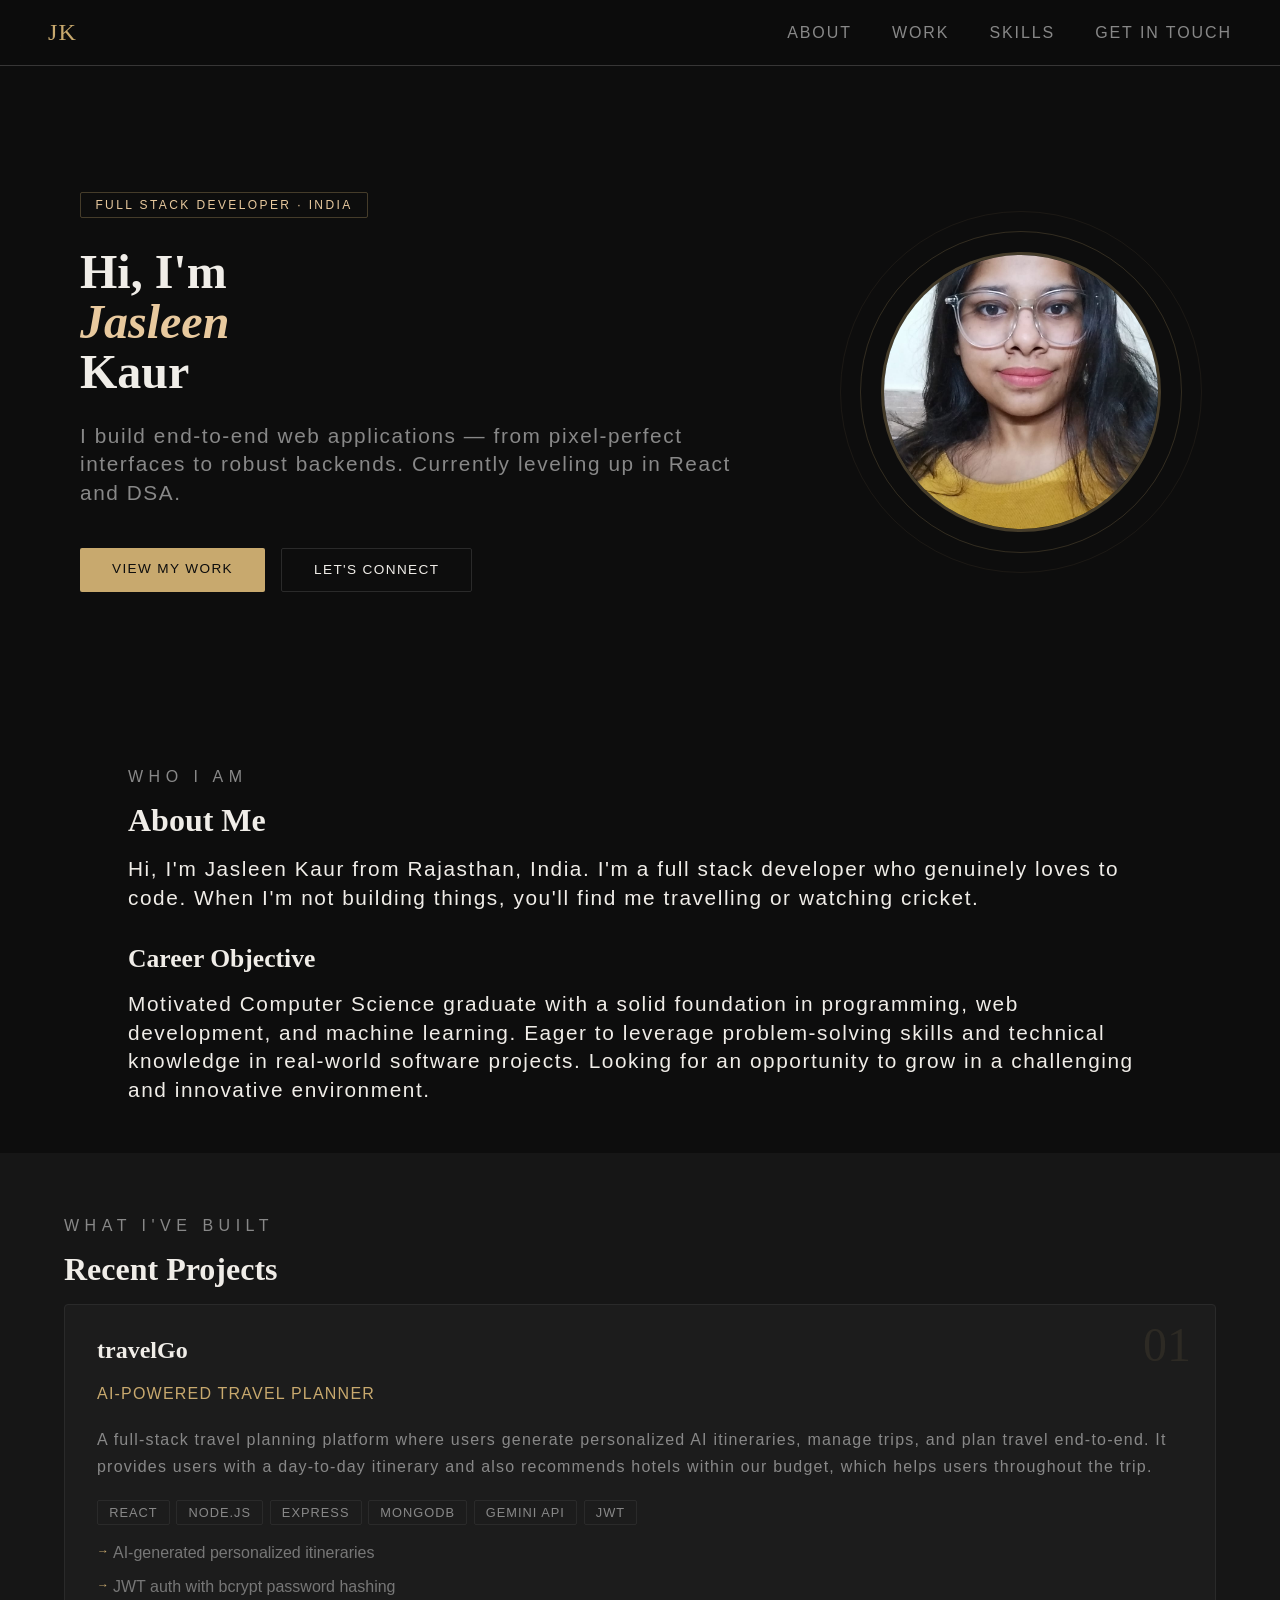
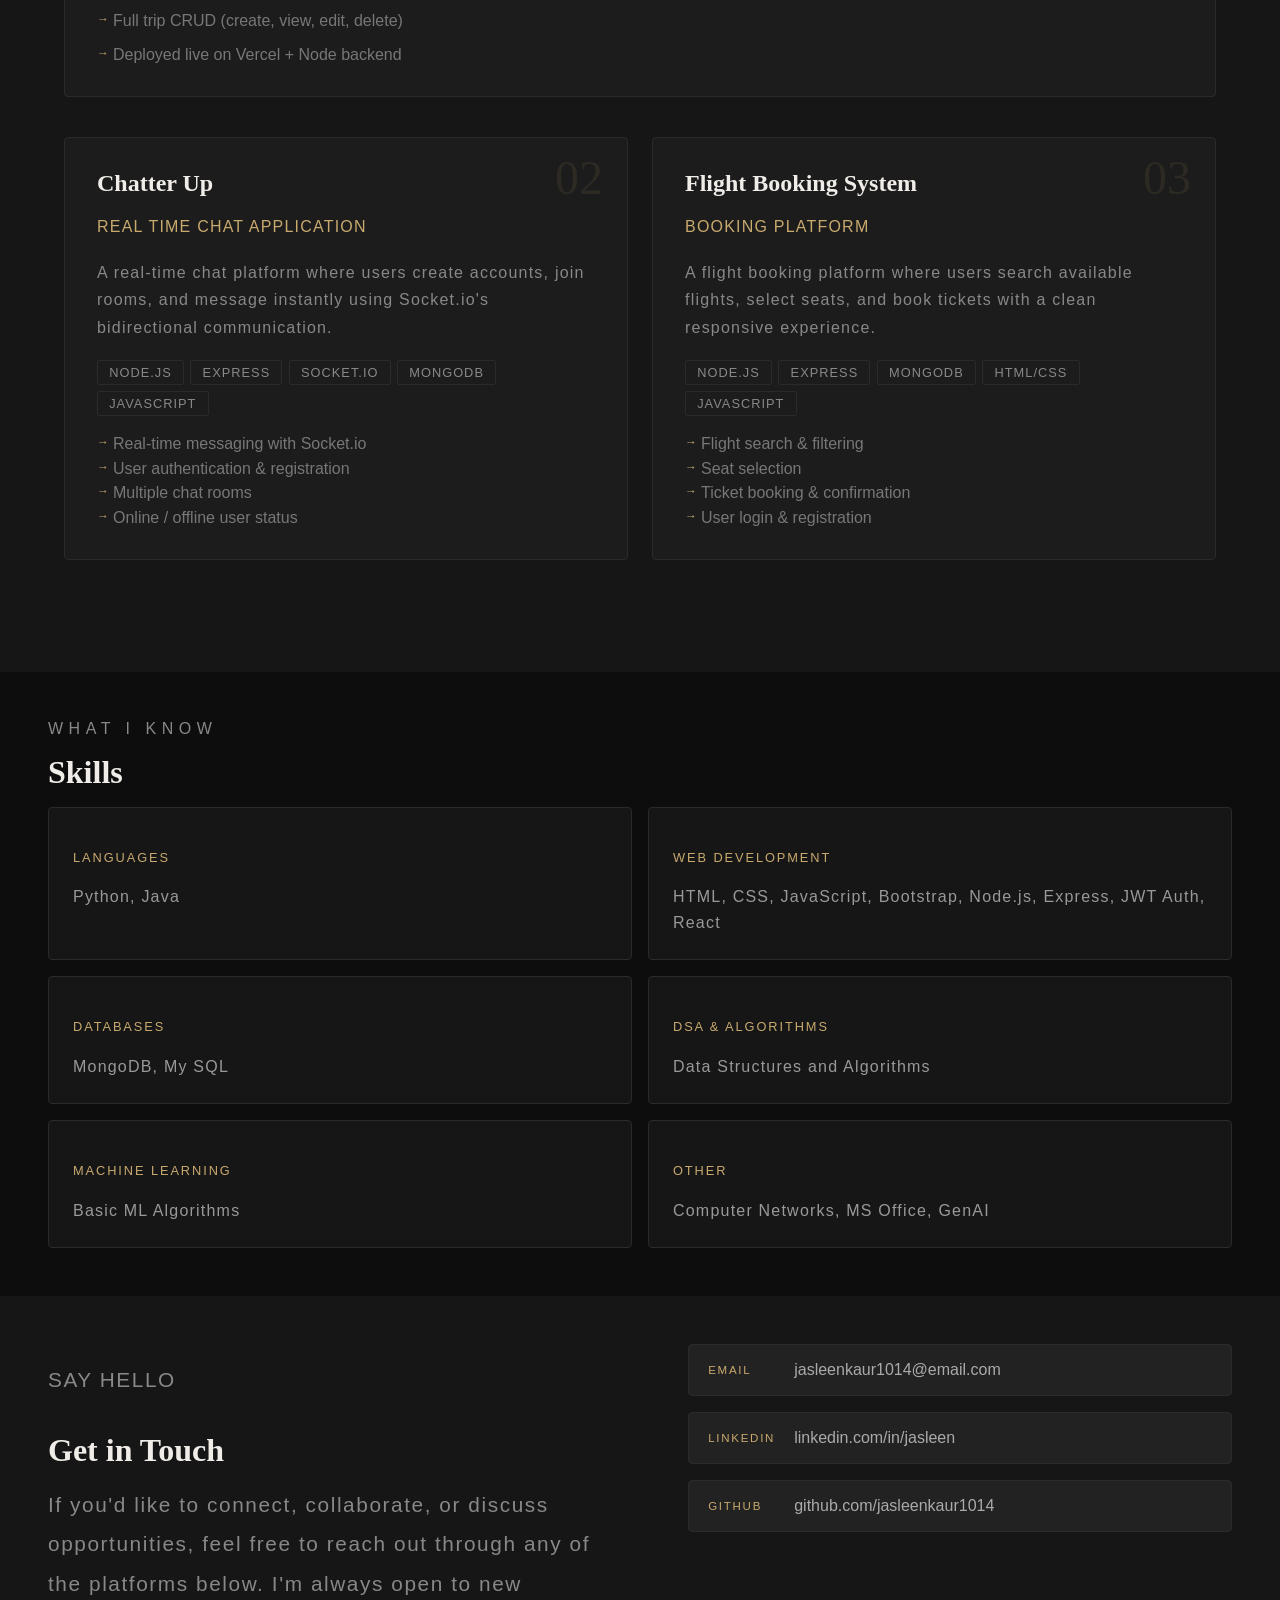
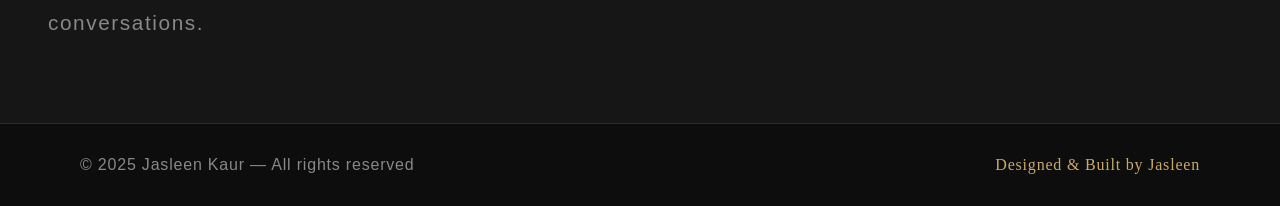
==== commit 155136e4: "Enhance project description in index.html" ====
--- a/index.html
+++ b/index.html
@@ -81,8 +81,7 @@
           <p>
             A full-stack travel planning platform where users generate
             personalized AI itineraries, manage trips, and plan travel
-            end-to-end — built independently within a 1-week technical
-            challenge.
+            end-to-end. It provides users with a day-to-day itinerary and also recommends hotels within our budget, which helps users throughout the trip.
           </p>
           <div class="tech-tags">
             <span class="tag">React</span>
